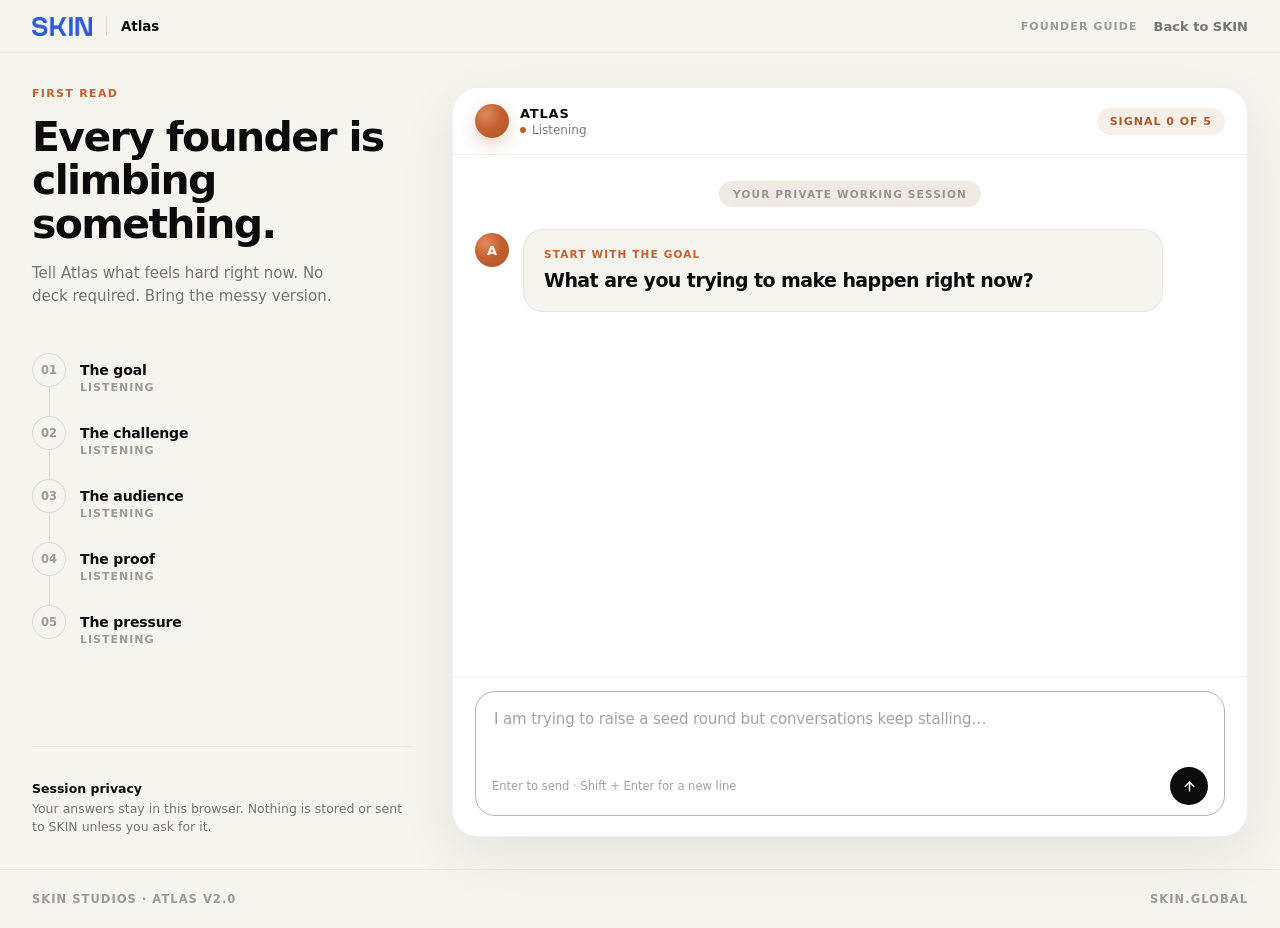
==== atlas.html @ 9b05fe4b "Add files via upload" ====
<!DOCTYPE html>
<html lang="en">
<head>
<meta charset="UTF-8" />
<meta name="viewport" content="width=device-width, initial-scale=1, viewport-fit=cover" />
<title>Atlas | SKIN</title>
<meta name="description" content="Three minutes with Atlas. Say what feels hard, and get a First Read from SKIN." />
<link rel="icon" href="skin-logo.png" />
<!-- SKIN · Atlas · v2.0 -->
<style>
:root{
  --obsidian:#0B0B0D;
  --obsidian-soft:#16161A;
  --bone:#F6F4EF;
  --bone-2:#EFEBE2;
  --paper:#FFFFFF;
  --sand:#CFC6B6;
  --copper:#C4602F;
  --copper-deep:#A65A2A;
  --copper-tint:rgba(196,96,47,.10);
  --ink-70:rgba(11,11,13,.7);
  --ink-55:rgba(11,11,13,.55);
  --ink-38:rgba(11,11,13,.38);
  --line:rgba(11,11,13,.10);
  --line-soft:rgba(11,11,13,.06);
  --shadow:0 18px 60px rgba(11,11,13,.07);
}
*{box-sizing:border-box}
html,body{height:100%}
body{
  margin:0;background:var(--bone);color:var(--obsidian);
  font-family:Inter,ui-sans-serif,system-ui,-apple-system,"Segoe UI",sans-serif;
  font-size:15px;-webkit-font-smoothing:antialiased;
}
button,textarea,input{font:inherit;color:inherit}
button{cursor:pointer;background:none;border:none;padding:0}
a{color:inherit}

.shell{display:flex;flex-direction:column;min-height:100svh}

/* ---------- topbar ---------- */
.topbar{
  flex:none;display:flex;align-items:center;justify-content:space-between;gap:16px;
  padding:16px 32px;border-bottom:1px solid var(--line-soft);
}
.tb-left{display:flex;align-items:center;gap:14px;min-width:0}
.tb-left img{height:19px;width:auto;display:block}
.tb-div{width:1px;height:20px;background:var(--line)}
.tb-left span{font-size:13.5px;font-weight:650;letter-spacing:-.01em}
.tb-right{display:flex;align-items:center;gap:16px}
.tb-meta{font-size:11px;font-weight:700;letter-spacing:.1em;text-transform:uppercase;color:var(--ink-38)}
.tb-link{font-size:13px;font-weight:600;color:var(--ink-55);text-decoration:none;transition:color .15s}
.tb-link:hover{color:var(--obsidian)}

/* ---------- conversation stage ---------- */
.stage{flex:1;display:grid;grid-template-columns:minmax(300px,380px) 1fr;gap:40px;padding:34px 32px 32px;max-width:1420px;width:100%;margin:0 auto}
.stage.gone{display:none}

/* left rail */
.rail{display:flex;flex-direction:column;min-width:0}
.rail-kicker{font-size:11px;font-weight:750;letter-spacing:.12em;text-transform:uppercase;color:var(--copper);margin-bottom:16px}
.rail h1{margin:0;font-size:clamp(30px,3.2vw,42px);line-height:1.06;letter-spacing:-.04em;font-weight:700}
.rail-sub{margin:16px 0 0;font-size:15px;line-height:1.55;color:var(--ink-55);max-width:330px}

.track{margin-top:44px;display:flex;flex-direction:column}
.node{display:grid;grid-template-columns:34px 1fr;gap:14px;padding-bottom:22px;position:relative}
.node:last-child{padding-bottom:0}
.node::before{
  content:"";position:absolute;left:17px;top:34px;bottom:0;width:1px;background:var(--line);
}
.node:last-child::before{display:none}
.dot{
  width:34px;height:34px;border-radius:50%;border:1px solid var(--line);
  display:flex;align-items:center;justify-content:center;
  font-size:11.5px;font-weight:750;color:var(--ink-38);
  background:var(--bone);transition:background .3s ease,color .3s ease,border-color .3s ease;
}
.node.on .dot{background:var(--copper);border-color:var(--copper);color:#fff}
.node b{display:block;font-size:14px;font-weight:650;letter-spacing:-.01em;line-height:34px}
.node small{display:block;font-size:11px;font-weight:700;letter-spacing:.09em;text-transform:uppercase;color:var(--ink-38);margin-top:-6px}
.node.on small{color:var(--copper-deep)}
.node p{margin:6px 0 0;font-size:13.5px;line-height:1.45;color:var(--ink-70);display:none}
.node.on p{display:block;animation:rise .35s ease}

.rail-foot{margin-top:auto;padding-top:34px;border-top:1px solid var(--line-soft)}
.rail-foot b{display:block;font-size:12.5px;font-weight:650;margin-bottom:4px}
.rail-foot p{margin:0;font-size:12.5px;line-height:1.5;color:var(--ink-55)}

/* right panel */
.panel{
  background:var(--paper);border:1px solid var(--line-soft);border-radius:26px;
  box-shadow:var(--shadow);display:flex;flex-direction:column;min-width:0;
  height:calc(100svh - 150px);min-height:520px;
}
.panel-head{
  flex:none;display:flex;align-items:center;justify-content:space-between;gap:12px;
  padding:16px 22px;border-bottom:1px solid var(--line-soft);
}
.ph-left{display:flex;align-items:center;gap:11px}
.orb{
  width:34px;height:34px;border-radius:50%;flex:none;
  background:radial-gradient(circle at 32% 30%, #E08A5C, var(--copper) 46%, var(--copper-deep));
  box-shadow:0 6px 16px rgba(166,90,42,.28);
}
.ph-left b{display:block;font-size:13px;font-weight:750;letter-spacing:.06em;text-transform:uppercase}
.ph-left span{display:flex;align-items:center;gap:6px;font-size:12px;color:var(--ink-55);margin-top:2px}
.live{width:6px;height:6px;border-radius:50%;background:var(--copper);animation:pulse 2.2s ease infinite}
@keyframes pulse{0%,100%{opacity:1}50%{opacity:.3}}
.counter{
  font-size:11px;font-weight:750;letter-spacing:.09em;text-transform:uppercase;
  background:var(--copper-tint);color:var(--copper-deep);
  border-radius:999px;padding:7px 13px;white-space:nowrap;
}

.feed{flex:1;overflow-y:auto;padding:26px 22px 10px;scroll-behavior:smooth}
.feed-inner{max-width:760px;margin:0 auto}
.session{
  display:block;width:max-content;margin:0 auto 22px;
  font-size:10.5px;font-weight:750;letter-spacing:.11em;text-transform:uppercase;color:var(--ink-38);
  background:var(--bone-2);border-radius:999px;padding:7px 14px;
}

.turn{margin:22px 0;animation:rise .32s ease}
@keyframes rise{from{opacity:0;transform:translateY(8px)}to{opacity:1;transform:none}}
.turn.atlas{display:grid;grid-template-columns:34px 1fr;gap:14px}
.av{
  width:34px;height:34px;border-radius:50%;flex:none;margin-top:4px;
  background:radial-gradient(circle at 32% 30%, #E08A5C, var(--copper) 46%, var(--copper-deep));
  color:#fff;display:flex;align-items:center;justify-content:center;font-size:13px;font-weight:750;
}
.card{
  background:var(--bone);border:1px solid var(--line-soft);border-radius:20px;
  padding:18px 20px;max-width:640px;
}
.card .kick{display:block;font-size:10.5px;font-weight:750;letter-spacing:.11em;text-transform:uppercase;color:var(--copper);margin-bottom:8px}
.card .say{margin:0;font-size:19px;line-height:1.34;letter-spacing:-.03em;font-weight:600;white-space:pre-wrap}
.turn.user{display:flex;justify-content:flex-end;align-items:flex-start;gap:12px}
.turn.user .bub{
  background:var(--obsidian);color:var(--bone);border-radius:18px;padding:12px 17px;
  max-width:78%;line-height:1.5;letter-spacing:-.008em;white-space:pre-wrap;
}
.you{
  width:34px;height:34px;border-radius:50%;flex:none;background:var(--bone-2);
  display:flex;align-items:center;justify-content:center;
  font-size:9.5px;font-weight:800;letter-spacing:.06em;color:var(--ink-55);
}
.wait{display:grid;grid-template-columns:34px 1fr;gap:14px;margin:22px 0}
.wait i{display:inline-block;width:8px;height:8px;border-radius:50%;background:var(--copper);opacity:.3;animation:blink 1.1s infinite;margin:14px 4px 0 0}
.wait i:nth-child(2){animation-delay:.16s}.wait i:nth-child(3){animation-delay:.32s}
@keyframes blink{0%,70%,100%{opacity:.25}35%{opacity:1}}

.composer{flex:none;padding:14px 22px 20px;border-top:1px solid var(--line-soft)}
.box{
  border:1px solid var(--line);border-radius:20px;padding:14px 16px 10px;
  transition:border-color .15s ease;max-width:760px;margin:0 auto;
}
.box:focus-within{border-color:rgba(11,11,13,.3)}
.box textarea{
  width:100%;border:none;outline:none;background:transparent;resize:none;
  font-size:15px;line-height:1.5;letter-spacing:-.008em;max-height:130px;
}
.box textarea::placeholder{color:var(--ink-38)}
.box-foot{display:flex;align-items:center;justify-content:space-between;gap:12px;margin-top:8px}
.hint{font-size:11.5px;color:var(--ink-38)}
.send{
  width:38px;height:38px;border-radius:50%;background:var(--obsidian);color:var(--bone);
  display:flex;align-items:center;justify-content:center;transition:transform .12s ease,opacity .15s ease;
}
.send:hover{transform:translateY(-1px)}
.send:disabled{opacity:.25;transform:none;cursor:default}
.send svg{width:15px;height:15px}

/* ---------- report ---------- */
.report{display:none;padding:44px 32px 72px;max-width:1240px;margin:0 auto;width:100%}
.report.show{display:block;animation:rise .45s ease}
.rep-kick{font-size:11px;font-weight:750;letter-spacing:.12em;text-transform:uppercase;color:var(--copper)}
.rep-top{display:flex;align-items:flex-start;justify-content:space-between;gap:40px;margin-top:14px}
.rep-top h1{margin:0;font-size:clamp(32px,4.4vw,56px);line-height:1.02;letter-spacing:-.045em;font-weight:700;max-width:760px}
.score{
  flex:none;width:150px;height:150px;border-radius:50%;background:var(--copper-tint);
  border:1px solid rgba(196,96,47,.25);
  display:flex;flex-direction:column;align-items:center;justify-content:center;
}
.score b{font-size:46px;font-weight:700;letter-spacing:-.045em;line-height:1;color:var(--copper-deep)}
.score span{font-size:11px;font-weight:700;letter-spacing:.1em;color:var(--copper-deep);margin-top:6px;opacity:.75}

.grid2{display:grid;grid-template-columns:minmax(0,.85fr) minmax(0,1.15fr);gap:22px;margin-top:38px}
.dark{background:var(--obsidian);color:var(--bone);border-radius:24px;padding:32px 30px;display:flex;flex-direction:column}
.dark .tag{display:inline-flex;align-items:center;gap:8px;font-size:11px;font-weight:750;letter-spacing:.1em;text-transform:uppercase;color:rgba(246,244,239,.6)}
.dark .tag i{width:7px;height:7px;border-radius:50%;background:var(--copper)}
.dark .lede{margin:20px 0 0;font-size:23px;line-height:1.3;letter-spacing:-.03em;font-weight:600}
.dark .split{margin-top:auto;padding-top:26px;border-top:1px solid rgba(246,244,239,.14)}
.dark .split small{display:block;font-size:10.5px;font-weight:750;letter-spacing:.11em;text-transform:uppercase;color:rgba(246,244,239,.5);margin-bottom:8px}
.dark .split p{margin:0;font-size:14.5px;line-height:1.55;color:rgba(246,244,239,.9)}
.dark .disc{margin:16px 0 0;font-size:12px;line-height:1.5;color:rgba(246,244,239,.45)}

.white{background:var(--paper);border:1px solid var(--line-soft);border-radius:24px;padding:30px;box-shadow:var(--shadow)}
.white-head{display:flex;align-items:center;justify-content:space-between;gap:14px;margin-bottom:6px}
.white-head .rep-kick{margin:0}
.white h2{margin:6px 0 26px;font-size:27px;letter-spacing:-.035em;font-weight:650}
.bar{margin-bottom:22px}
.bar:last-child{margin-bottom:0}
.bar-top{display:flex;align-items:baseline;justify-content:space-between;gap:16px}
.bar-top b{font-size:15px;font-weight:650;letter-spacing:-.015em}
.bar-top i{font-style:normal;font-size:22px;font-weight:650;letter-spacing:-.03em}
.bar p{margin:2px 0 9px;font-size:12.5px;color:var(--ink-55)}
.bar-line{height:6px;border-radius:99px;background:var(--bone-2);overflow:hidden}
.bar-fill{height:100%;border-radius:99px;background:linear-gradient(90deg,var(--copper-deep),var(--copper));width:0;transition:width .9s cubic-bezier(.2,.8,.2,1)}

.sec{margin-top:56px}
.sec-head{display:flex;align-items:flex-end;justify-content:space-between;gap:40px;flex-wrap:wrap}
.sec-head h2{margin:10px 0 0;font-size:clamp(26px,3vw,36px);letter-spacing:-.04em;font-weight:700}
.sec-head p{margin:0;font-size:14.5px;line-height:1.55;color:var(--ink-55);max-width:380px}

.reads{display:grid;grid-template-columns:repeat(3,1fr);gap:20px;margin-top:26px}
.read{background:var(--paper);border:1px solid var(--line-soft);border-radius:20px;padding:24px}
.read small{display:block;font-size:10.5px;font-weight:750;letter-spacing:.11em;text-transform:uppercase;color:var(--ink-38);margin-bottom:10px}
.read p{margin:0;font-size:15px;line-height:1.6}
.read ul{margin:0;padding-left:18px}
.read li{margin:6px 0;font-size:15px;line-height:1.5}

.moves{display:grid;grid-template-columns:repeat(3,1fr);gap:20px;margin-top:26px}
.move{border-radius:22px;padding:26px;min-height:230px;display:flex;flex-direction:column}
.move:nth-child(1){background:#E9EAE4}
.move:nth-child(2){background:#F2E3D3}
.move:nth-child(3){background:#E6E1E9}
.move-top{display:flex;align-items:center;justify-content:space-between;gap:12px}
.move-num{width:34px;height:34px;border-radius:50%;border:1px solid rgba(11,11,13,.2);display:flex;align-items:center;justify-content:center;font-size:11.5px;font-weight:750}
.move-tag{font-size:10.5px;font-weight:750;letter-spacing:.11em;text-transform:uppercase;color:var(--ink-55)}
.move h3{margin:auto 0 10px;font-size:23px;line-height:1.15;letter-spacing:-.035em;font-weight:650}
.move p{margin:0;font-size:14px;line-height:1.55;color:var(--ink-70)}

.paths{background:var(--paper);border:1px solid var(--line-soft);border-radius:24px;padding:34px 30px;margin-top:26px;box-shadow:var(--shadow)}
.paths .lead{display:grid;grid-template-columns:minmax(0,1fr) minmax(0,1.25fr);gap:34px;align-items:start}
.paths h2{margin:8px 0 0;font-size:30px;letter-spacing:-.04em;font-weight:700}
.paths .why{margin:14px 0 0;font-size:15px;line-height:1.6;color:var(--ink-70)}
.opts{display:flex;flex-direction:column;gap:12px}
.opt{
  display:flex;align-items:center;justify-content:space-between;gap:18px;
  border:1px solid var(--line);border-radius:16px;padding:18px 20px;text-decoration:none;
  transition:border-color .15s ease,background .15s ease,transform .12s ease;
}
.opt:hover{border-color:rgba(11,11,13,.3);background:var(--bone);transform:translateY(-1px)}
.opt.pick{border-color:var(--copper);background:var(--copper-tint)}
.opt b{display:block;font-size:15.5px;font-weight:650;letter-spacing:-.015em}
.opt span{display:block;font-size:13px;line-height:1.45;color:var(--ink-55);margin-top:3px}
.opt .price{flex:none;font-size:13.5px;font-weight:700;white-space:nowrap}
.review{margin:22px 0 0;padding-top:20px;border-top:1px solid var(--line-soft);font-size:13px;line-height:1.55;color:var(--ink-55)}

.rep-actions{display:flex;gap:14px;flex-wrap:wrap;justify-content:center;margin-top:44px}
.btn{
  display:inline-flex;align-items:center;gap:11px;border-radius:999px;padding:15px 26px;
  font-size:14.5px;font-weight:650;letter-spacing:-.01em;text-decoration:none;
  transition:transform .12s ease,opacity .15s ease;
}
.btn:hover{transform:translateY(-1px)}
.btn-dark{background:var(--obsidian);color:var(--bone)}
.btn-ghost{border:1px solid var(--line);color:var(--obsidian)}
.btn-dark .pip{width:26px;height:26px;border-radius:50%;background:var(--copper);display:flex;align-items:center;justify-content:center;font-size:12px}

/* footer */
.foot{
  flex:none;display:flex;align-items:center;justify-content:space-between;gap:20px;flex-wrap:wrap;
  padding:22px 32px;border-top:1px solid var(--line-soft);
  font-size:11.5px;font-weight:700;letter-spacing:.09em;text-transform:uppercase;color:var(--ink-38);
}
.foot a{text-decoration:none;color:inherit}
.foot a:hover{color:var(--obsidian)}

@media (max-width:1040px){
  .stage{grid-template-columns:1fr;gap:26px;padding:26px 20px}
  .panel{height:auto;min-height:560px}
  .rail h1{font-size:32px}
  .rail-sub{max-width:none}
  .track{margin-top:28px}
  .rail-foot{margin-top:26px}
  .grid2{grid-template-columns:1fr}
  .reads,.moves{grid-template-columns:1fr}
  .paths .lead{grid-template-columns:1fr}
  .rep-top{flex-direction:column;gap:24px}
  .score{width:118px;height:118px}
  .score b{font-size:38px}
  .report{padding:32px 20px 60px}
  .topbar{padding:14px 20px}
  .foot{padding:20px}
}
@media (prefers-reduced-motion:reduce){*{animation:none!important;transition:none!important}}
</style>
</head>
<body>
<div class="shell">

  <header class="topbar">
    <div class="tb-left">
      <a href="index.html" aria-label="SKIN home"><img src="skin-logo.png" alt="SKIN" /></a>
      <div class="tb-div"></div>
      <span>Atlas</span>
    </div>
    <div class="tb-right">
      <span class="tb-meta">Founder guide</span>
      <a class="tb-link" href="index.html">Back to SKIN</a>
    </div>
  </header>

  <!-- conversation -->
  <main class="stage" id="stage">
    <aside class="rail">
      <div class="rail-kicker">First read</div>
      <h1>Every founder is climbing something.</h1>
      <p class="rail-sub">Tell Atlas what feels hard right now. No deck required. Bring the messy version.</p>

      <div class="track" id="track">
        <div class="node" data-k="goal">
          <div class="dot">01</div>
          <div>
            <b>The goal</b>
            <small id="s-goal">Listening</small>
            <p id="p-goal"></p>
          </div>
        </div>
        <div class="node" data-k="challenge">
          <div class="dot">02</div>
          <div>
            <b>The challenge</b>
            <small id="s-challenge">Listening</small>
            <p id="p-challenge"></p>
          </div>
        </div>
        <div class="node" data-k="audience">
          <div class="dot">03</div>
          <div>
            <b>The audience</b>
            <small id="s-audience">Listening</small>
            <p id="p-audience"></p>
          </div>
        </div>
        <div class="node" data-k="proof">
          <div class="dot">04</div>
          <div>
            <b>The proof</b>
            <small id="s-proof">Listening</small>
            <p id="p-proof"></p>
          </div>
        </div>
        <div class="node" data-k="timeline">
          <div class="dot">05</div>
          <div>
            <b>The pressure</b>
            <small id="s-timeline">Listening</small>
            <p id="p-timeline"></p>
          </div>
        </div>
      </div>

      <div class="rail-foot">
        <b>Session privacy</b>
        <p>Your answers stay in this browser. Nothing is stored or sent to SKIN unless you ask for it.</p>
      </div>
    </aside>

    <section class="panel">
      <div class="panel-head">
        <div class="ph-left">
          <div class="orb"></div>
          <div>
            <b>Atlas</b>
            <span><i class="live"></i> Listening</span>
          </div>
        </div>
        <div class="counter" id="counter">Signal 0 of 5</div>
      </div>

      <div class="feed" id="feed">
        <div class="feed-inner" id="feedInner">
          <span class="session">Your private working session</span>
        </div>
      </div>

      <div class="composer">
        <div class="box">
          <textarea id="input" rows="2" placeholder="I am trying to raise a seed round but conversations keep stalling…" aria-label="Message Atlas"></textarea>
          <div class="box-foot">
            <span class="hint">Enter to send · Shift + Enter for a new line</span>
            <button class="send" id="sendBtn" type="button" aria-label="Send">
              <svg viewBox="0 0 24 24" fill="none" stroke="currentColor" stroke-width="2.4" stroke-linecap="round" stroke-linejoin="round"><path d="M12 19V5"/><path d="M5 12l7-7 7 7"/></svg>
            </button>
          </div>
        </div>
      </div>
    </section>
  </main>

  <!-- report -->
  <main class="report" id="report"></main>

  <footer class="foot">
    <span>SKIN Studios · Atlas v2.0</span>
    <a href="index.html">skin.global</a>
  </footer>
</div>

<script>
/* SKIN · Atlas · v2.0 */
const VERSION = "2.0";

const CHECKOUT = {
  fundable: "https://buy.stripe.com/28E28sdk7fBQ7yn1oYfrW02",
  pulse: "https://buy.stripe.com/5kQ4gAa7V9ds2e39VufrW03"
};

const SYSTEM_PROMPT = `You are Atlas, the founder guide for SKIN Studios. You are a sharp, experienced operator having a real conversation with a founder about their business. You are not a chatbot, an intake form, or an assessment tool. Never describe yourself as an AI. Never run a script.

WHAT YOU ARE DOING:
Over a few minutes of honest conversation, come to understand five things about this founder's situation:
- goal: what they are trying to make happen right now
- challenge: what feels hardest or most unclear
- audience: who has to believe it for the next move to work
- proof: what verified evidence actually exists
- timeline: what pressure or deadline they are under
Learn these by following the founder's thread, not by marching through a checklist. If one answer gives you three of them, do not ask about those again. Pull on the most interesting or most load bearing thing they just said. The best next question is usually hiding in their last sentence.

HOW TO TALK:
- Open ended questions only. Never offer multiple choice options. Never present a menu.
- Use their words back to them. Be specific to what they said, never generic.
- When you notice something worth naming, name it. A gap between their framing and their evidence. A number that sounds like a hope rather than a fact. Time going into polishing documents instead of generating proof. One sharp observation, stated plainly, then a question.
- If the founder asks you a direct question, answer it honestly and briefly, then bring it back to them.
- Warm, direct, human. Short sentences. No hype, no flattery, no reassurance padding. Never use em dashes.
- 1 to 4 sentences per reply. One question at most per reply.
- Never promise funding, customers, revenue, growth, or business success.

WHEN TO CLOSE:
Once you genuinely understand the five things, usually after 5 to 8 founder turns, reflect back what you heard in 2 or 3 tight sentences and ask if you got it right. Do not close before you have something real. Do not drag past roughly 10 turns. When the founder confirms your reflection, tell them SKIN can turn this into a First Read, and set ready_for_first_read to true on that message.

SKIN JUDGMENT PRINCIPLES (apply silently while forming your read):
- Evidence over belief. What is verified, not what the deck claims.
- Founders systematically mis-stage themselves upward. Form a quiet stage read from traction evidence, not their label.
- "Do nothing" is often the strongest competitor.
- Compliments are not conviction. Pilots are not customers. A term sheet is not money.
- Packaging is not proof. If the founder is polishing documents instead of generating evidence, that is likely the blocker.

OUTPUT FORMAT. Respond ONLY with valid JSON, no markdown fences, no other text:
{
  "kicker": "2 to 4 word label for this message in caps, e.g. START WITH THE GOAL, FIND THE REAL BLOCKER, LOOK FOR EVIDENCE",
  "reply": "your message to the founder",
  "ready_for_first_read": false,
  "signal": {
    "goal": null or "short phrase",
    "challenge": null or "short phrase",
    "audience": null or "short phrase",
    "proof": null or "short phrase",
    "timeline": null or "short phrase",
    "stage_read": null or "honest stage read, e.g. 'Pre-seed evidence, Seed framing'",
    "blocker_hypothesis": null or "one sharp sentence"
  }
}
Fill a signal field only once you actually know it. Keep each under 12 words. Update cumulatively. Never mention the signal or the JSON to the founder.`;

const REPORT_PROMPT = `You are the SKIN Studios engine drafting a First Read from an Atlas intake conversation. Follow SKIN doctrine: evidence over belief, name the primary constraint first, every verdict ends with a liftable path. Short sentences. No em dashes. No hype. Direct but never cruel. Never promise funding, customers, revenue, or success. Make the difference between evidence, inference, and missing information visible.

Scores are a view of how clearly the situation can be tested and evidenced today. They are not a grade, a rating, or a prediction. Score honestly: most early founders land between 40 and 70.

Respond ONLY with valid JSON, no fences, and keep every field terse:
{
  "headline": "5 to 9 words, plain language, names the situation. Sentence case.",
  "readiness": 0 to 100 integer,
  "stage_label": "2 to 4 words, e.g. Early exploration, Pre-seed evidence, Seed ready",
  "lede": "2 sentences. The honest core of the read.",
  "quote": "the founder's own goal in their words, under 15 words",
  "scores": [
    {"name":"Goal clarity","q":"Is the next move specific?","v":0-100},
    {"name":"Evidence strength","q":"Is there proof beyond opinion?","v":0-100},
    {"name":"Audience precision","q":"Is the person who must believe it named?","v":0-100},
    {"name":"Testability","q":"Can the riskiest assumption be tested soon?","v":0-100}
  ],
  "heard": "2 sentences. What SKIN heard, in the founder's terms.",
  "blocker": "2 sentences. The single likely primary constraint, named plainly.",
  "missing": ["3 short items, the specific evidence that does not exist yet"],
  "moves": [
    {"tag":"FOCUS","title":"3 to 5 words","body":"1 to 2 sentences, concrete and doable in days"},
    {"tag":"PROOF","title":"3 to 5 words","body":"1 to 2 sentences"},
    {"tag":"ACTION","title":"3 to 5 words","body":"1 to 2 sentences"}
  ],
  "path": "fundable|pulse|live",
  "path_why": "2 sentences on why this SKIN path fits, plain terms."
}
Choose fundable if they are actively raising in the next 12 months. Choose pulse if the question is company health, drift, or general direction. Choose live if the situation is nuanced, sensitive, or unclear.`;

const OPENER = {
  kicker: "START WITH THE GOAL",
  reply: "What are you trying to make happen right now?",
  ready_for_first_read: false,
  signal: {}
};

/* ---------- state ---------- */
let history = [];
let busy = false;
let latest = {};
let captured = 0;

const feed = document.getElementById('feed');
const feedInner = document.getElementById('feedInner');
const inputEl = document.getElementById('input');
const sendBtn = document.getElementById('sendBtn');
const counter = document.getElementById('counter');

const KEYS = ['goal','challenge','audience','proof','timeline'];

/* ---------- ui ---------- */
function down(){ feed.scrollTop = feed.scrollHeight; }

function addAtlas(kicker, text){
  const el = document.createElement('div');
  el.className = 'turn atlas';
  el.innerHTML = '<div class="av">A</div><div class="card"><span class="kick"></span><p class="say"></p></div>';
  el.querySelector('.kick').textContent = kicker || 'ATLAS';
  el.querySelector('.say').textContent = text;
  feedInner.appendChild(el);
  down();
}
function addUser(text){
  const el = document.createElement('div');
  el.className = 'turn user';
  const b = document.createElement('div');
  b.className = 'bub';
  b.textContent = text;
  const y = document.createElement('div');
  y.className = 'you';
  y.textContent = 'YOU';
  el.appendChild(b); el.appendChild(y);
  feedInner.appendChild(el);
  down();
}
function wait(on){
  const old = document.getElementById('wait');
  if (old) old.remove();
  if (!on) return;
  const el = document.createElement('div');
  el.className = 'wait'; el.id = 'wait';
  el.innerHTML = '<div class="av">A</div><div><i></i><i></i><i></i></div>';
  feedInner.appendChild(el);
  down();
}

function applySignal(sig){
  if (!sig) return;
  latest = Object.assign({}, latest, sig);
  let n = 0;
  KEYS.forEach(k => {
    if (!latest[k]) return;
    n++;
    const node = document.querySelector('.node[data-k="' + k + '"]');
    if (node && !node.classList.contains('on')){
      node.classList.add('on');
      node.querySelector('.dot').textContent = '✓';
      document.getElementById('s-' + k).textContent = 'Captured';
    }
    document.getElementById('p-' + k).textContent = latest[k];
  });
  captured = n;
  counter.textContent = 'Signal ' + n + ' of 5';
}

/* ---------- api ---------- */
const PROXY = '/api/atlas';
const DIRECT = 'https://api.anthropic.com/v1/messages';
let endpoint = null;

function parseJSON(t){
  const c = t.replace(/```json|```/g,'').trim();
  return JSON.parse(c.slice(c.indexOf('{'), c.lastIndexOf('}') + 1));
}
async function post(url, system, messages){
  const r = await fetch(url, {
    method:'POST', headers:{'Content-Type':'application/json'},
    body: JSON.stringify({ model:'claude-sonnet-4-6', max_tokens:1000, system, messages })
  });
  if (!r.ok) throw new Error('HTTP ' + r.status);
  return r.json();
}
async function api(system, messages){
  let data;
  if (endpoint) data = await post(endpoint, system, messages);
  else {
    try { data = await post(PROXY, system, messages); endpoint = PROXY; }
    catch(e){ data = await post(DIRECT, system, messages); endpoint = DIRECT; }
  }
  return parseJSON(data.content.filter(b => b.type === 'text').map(b => b.text).join('\n'));
}

/* ---------- flow ---------- */
async function send(text){
  if (busy) return;
  const val = (text || '').trim();
  if (!val) return;
  const keep = val;
  busy = true; sendBtn.disabled = true;
  addUser(val);
  inputEl.value = ''; autosize();
  history.push({ role:'user', content:val });
  wait(true);

  try{
    const out = await api(SYSTEM_PROMPT, history);
    wait(false);
    history.push({ role:'assistant', content: JSON.stringify(out) });
    addAtlas(out.kicker, out.reply);
    applySignal(out.signal);
    if (out.ready_for_first_read) await buildReport();
  }catch(err){
    wait(false);
    console.error('Atlas error:', err);
    addAtlas('ONE MOMENT', 'Something broke on my side and your last message did not reach me. It is back in the box below. Send it again and I will pick up where we were.');
    history.pop();
    inputEl.value = keep; autosize();
  }
  busy = false; sendBtn.disabled = false; inputEl.focus();
}

async function buildReport(){
  wait(true);
  try{
    const transcript = history.map(m => (m.role === 'user' ? 'Founder: ' : 'Atlas: ') + m.content).join('\n');
    const extra = 'Captured signal: ' + JSON.stringify(latest);
    const r = await api(REPORT_PROMPT, [{ role:'user', content:'Transcript:\n\n' + transcript + '\n\n' + extra + '\n\nDraft the First Read JSON now.' }]);
    wait(false);
    renderReport(r);
  }catch(err){
    wait(false);
    console.error('Report error:', err);
    addAtlas('ONE MOMENT', 'I have what I need, but the First Read draft did not come through. Say "try again" and I will run it once more.');
  }
}

function esc(s){ const d = document.createElement('div'); d.textContent = s == null ? '' : s; return d.innerHTML; }

function renderReport(r){
  const paths = {
    fundable: { name:'Fundable', price:'$49', desc:'Investor readiness diagnostic. Twenty signals, weighted by investor type, with deal killer detection.', href:CHECKOUT.fundable },
    pulse:    { name:'Pulse', price:'$29 / month', desc:'Ongoing company health diagnostic. Forty six signals across six dimensions, tracked over time.', href:CHECKOUT.pulse },
    live:     { name:'Talk it through live', price:'By request', desc:'A scoping conversation with a SKIN operator. Some situations are easier out loud.', href:'index.html#contact' }
  };
  const pick = paths[r.path] || paths.live;
  const order = [r.path === 'pulse' ? 'pulse' : 'fundable', r.path === 'pulse' ? 'fundable' : 'pulse', 'live'];

  const scores = (r.scores || []).map(s => `
    <div class="bar">
      <div class="bar-top"><b>${esc(s.name)}</b><i>${Number(s.v) || 0}</i></div>
      <p>${esc(s.q)}</p>
      <div class="bar-line"><div class="bar-fill" data-v="${Number(s.v) || 0}"></div></div>
    </div>`).join('');

  const missing = (r.missing || []).map(m => `<li>${esc(m)}</li>`).join('');

  const moves = (r.moves || []).map((m, i) => `
    <div class="move">
      <div class="move-top"><div class="move-num">0${i + 1}</div><span class="move-tag">${esc(m.tag)}</span></div>
      <h3>${esc(m.title)}</h3>
      <p>${esc(m.body)}</p>
    </div>`).join('');

  const opts = order.map(k => {
    const p = paths[k];
    return `<a class="opt ${k === r.path ? 'pick' : ''}" href="${p.href}" ${p.href.startsWith('http') ? 'target="_blank" rel="noopener"' : ''}>
      <span><b>${p.name}</b><span>${p.desc}</span></span>
      <span class="price">${p.price}</span>
    </a>`;
  }).join('');

  document.getElementById('report').innerHTML = `
    <div class="rep-kick">Your first read</div>
    <div class="rep-top">
      <h1>${esc(r.headline)}</h1>
      <div class="score"><b>${Number(r.readiness) || 0}</b><span>/ 100</span></div>
    </div>

    <div class="grid2">
      <div class="dark">
        <span class="tag"><i></i> ${esc(r.stage_label)}</span>
        <p class="lede">${esc(r.lede)}</p>
        <div class="split">
          <small>What you came in with</small>
          <p>“${esc(r.quote)}”</p>
          <p class="disc">This is not a grade or a prediction. It is a view of how clearly your situation can be evidenced and tested today.</p>
        </div>
      </div>
      <div class="white">
        <div class="white-head"><span class="rep-kick">Signal map</span><span class="counter">Atlas readout</span></div>
        <h2>Where you stand</h2>
        ${scores}
      </div>
    </div>

    <div class="sec">
      <div class="sec-head">
        <div>
          <span class="rep-kick">The read</span>
          <h2>What we heard, and what is in the way</h2>
        </div>
        <p>Evidence is what exists. The blocker is inference. Missing proof is what has not been generated yet.</p>
      </div>
      <div class="reads">
        <div class="read"><small>What we heard</small><p>${esc(r.heard)}</p></div>
        <div class="read"><small>The likely blocker</small><p>${esc(r.blocker)}</p></div>
        <div class="read"><small>Missing proof</small><ul>${missing}</ul></div>
      </div>
    </div>

    <div class="sec">
      <div class="sec-head">
        <div>
          <span class="rep-kick">The next best moves</span>
          <h2>Three ways to make this stronger</h2>
        </div>
        <p>Focus on generating evidence before packaging it. These are sized to run in days, not quarters.</p>
      </div>
      <div class="moves">${moves}</div>
    </div>

    <div class="sec">
      <div class="paths">
        <div class="lead">
          <div>
            <span class="rep-kick">Where SKIN comes in</span>
            <h2>${pick.name}</h2>
            <p class="why">${esc(r.path_why)}</p>
          </div>
          <div class="opts">${opts}</div>
        </div>
        <p class="review">This is Atlas's early read, drafted from a short conversation. A SKIN operator reviews every First Read before an official version is issued. Nothing is sent automatically.</p>
      </div>
    </div>

    <div class="rep-actions">
      <a class="btn btn-dark" href="atlas.html">Start another conversation <span class="pip">↗</span></a>
      <button class="btn btn-ghost" onclick="window.print()">Print or save this read ↓</button>
    </div>
  `;

  document.getElementById('stage').classList.add('gone');
  document.getElementById('report').classList.add('show');
  window.scrollTo({ top:0, behavior:'smooth' });
  setTimeout(() => {
    document.querySelectorAll('.bar-fill').forEach(el => { el.style.width = el.dataset.v + '%'; });
  }, 220);
}

/* ---------- wiring ---------- */
function autosize(){
  inputEl.style.height = 'auto';
  inputEl.style.height = Math.min(inputEl.scrollHeight, 130) + 'px';
}
inputEl.addEventListener('input', autosize);
inputEl.addEventListener('keydown', e => {
  if (e.key === 'Enter' && !e.shiftKey){ e.preventDefault(); send(inputEl.value); }
});
sendBtn.addEventListener('click', () => send(inputEl.value));

/* seed: the API needs a user turn first, so the opener is pre-seeded */
history.push({ role:'user', content:'(The founder just opened Atlas. Begin.)' });
history.push({ role:'assistant', content: JSON.stringify(OPENER) });
addAtlas(OPENER.kicker, OPENER.reply);
inputEl.focus();
</script>
</body>
</html>
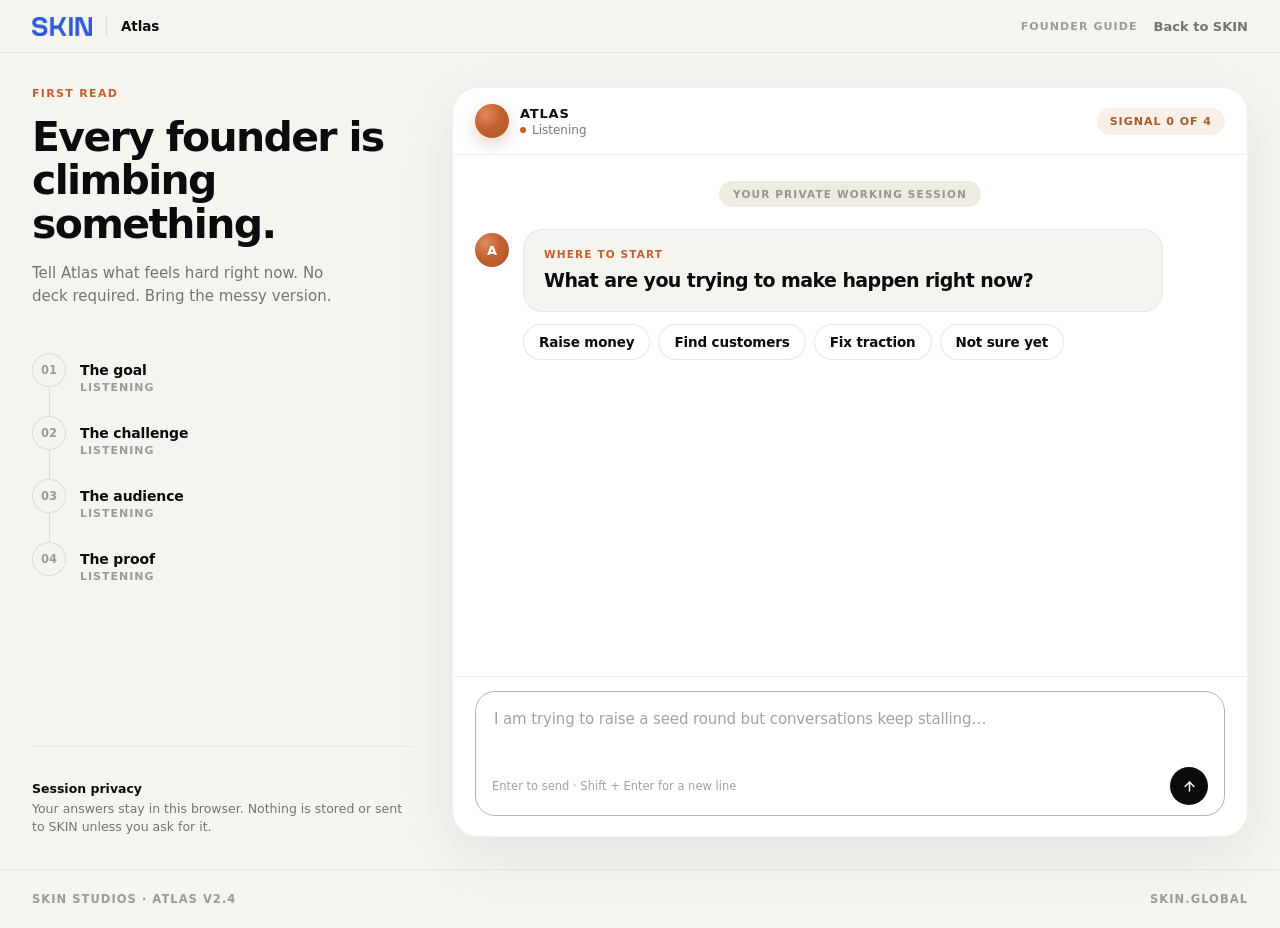
==== commit ee614e41: "Add files via upload" ====
--- a/atlas.html
+++ b/atlas.html
@@ -6,7 +6,7 @@
 <title>Atlas | SKIN</title>
 <meta name="description" content="Three minutes with Atlas. Say what feels hard, and get a First Read from SKIN." />
 <link rel="icon" href="skin-logo.png" />
-<!-- SKIN · Atlas · v2.0 -->
+<!-- SKIN · Atlas · v2.4 -->
 <style>
 :root{
   --obsidian:#0B0B0D;
@@ -136,15 +136,20 @@
 .card .say{margin:0;font-size:19px;line-height:1.34;letter-spacing:-.03em;font-weight:600;white-space:pre-wrap}
 .turn.user{display:flex;justify-content:flex-end;align-items:flex-start;gap:12px}
 .turn.user .bub{
-  background:var(--obsidian);color:var(--bone);border-radius:18px;padding:12px 17px;
-  max-width:78%;line-height:1.5;letter-spacing:-.008em;white-space:pre-wrap;
+  background:var(--obsidian);color:var(--bone);border-radius:18px;padding:14px 19px;
+  max-width:78%;font-size:19px;line-height:1.4;letter-spacing:-.015em;white-space:pre-wrap;
 }
 .you{
   width:34px;height:34px;border-radius:50%;flex:none;background:var(--bone-2);
   display:flex;align-items:center;justify-content:center;
   font-size:9.5px;font-weight:800;letter-spacing:.06em;color:var(--ink-55);
 }
+.chips{display:grid;grid-template-columns:34px 1fr;gap:14px;margin:-10px 0 22px;animation:rise .3s ease}
+.chips-row{display:flex;flex-wrap:wrap;gap:8px}
+.chip{border:1px solid var(--line);background:var(--paper);border-radius:999px;padding:9px 15px;font-size:13.5px;font-weight:600;letter-spacing:-.01em;color:var(--obsidian);transition:border-color .15s ease,background .15s ease,transform .12s ease}
+.chip:hover{border-color:var(--copper);background:var(--copper-tint);transform:translateY(-1px)}
 .wait{display:grid;grid-template-columns:34px 1fr;gap:14px;margin:22px 0}
+.wait-label{display:block;font-size:15px;line-height:1.5;letter-spacing:-.01em;color:var(--ink-55);margin:6px 0 2px}
 .wait i{display:inline-block;width:8px;height:8px;border-radius:50%;background:var(--copper);opacity:.3;animation:blink 1.1s infinite;margin:14px 4px 0 0}
 .wait i:nth-child(2){animation-delay:.16s}.wait i:nth-child(3){animation-delay:.32s}
 @keyframes blink{0%,70%,100%{opacity:.25}35%{opacity:1}}
@@ -247,6 +252,10 @@
 .opt .price{flex:none;font-size:13.5px;font-weight:700;white-space:nowrap}
 .review{margin:22px 0 0;padding-top:20px;border-top:1px solid var(--line-soft);font-size:13px;line-height:1.55;color:var(--ink-55)}
 
+.gaps{margin:22px 0 0;padding:18px 20px;background:var(--bone);border:1px solid var(--line-soft);border-radius:16px}
+.gaps small{display:block;font-size:10.5px;font-weight:750;letter-spacing:.11em;text-transform:uppercase;color:var(--ink-38);margin-bottom:9px}
+.gaps ul{margin:0;padding-left:17px}
+.gaps li{margin:5px 0;font-size:14px;line-height:1.5;color:var(--ink-70)}
 .rep-actions{display:flex;gap:14px;flex-wrap:wrap;justify-content:center;margin-top:44px}
 .btn{
   display:inline-flex;align-items:center;gap:11px;border-radius:999px;padding:15px 26px;
@@ -342,14 +351,6 @@
             <p id="p-proof"></p>
           </div>
         </div>
-        <div class="node" data-k="timeline">
-          <div class="dot">05</div>
-          <div>
-            <b>The pressure</b>
-            <small id="s-timeline">Listening</small>
-            <p id="p-timeline"></p>
-          </div>
-        </div>
       </div>
 
       <div class="rail-foot">
@@ -367,7 +368,7 @@
             <span><i class="live"></i> Listening</span>
           </div>
         </div>
-        <div class="counter" id="counter">Signal 0 of 5</div>
+        <div class="counter" id="counter">Signal 0 of 4</div>
       </div>
 
       <div class="feed" id="feed">
@@ -394,14 +395,15 @@
   <main class="report" id="report"></main>
 
   <footer class="foot">
-    <span>SKIN Studios · Atlas v2.0</span>
+    <span data-version>SKIN Studios · Atlas v2.4</span>
     <a href="index.html">skin.global</a>
   </footer>
 </div>
 
 <script>
-/* SKIN · Atlas · v2.0 */
-const VERSION = "2.0";
+/* SKIN · Atlas · v2.4 */
+const VERSION = "2.4";
+document.querySelectorAll("[data-version]").forEach(function (el) { el.textContent = "SKIN Studios \u00b7 Atlas v" + VERSION; });
 
 const CHECKOUT = {
   fundable: "https://buy.stripe.com/28E28sdk7fBQ7yn1oYfrW02",
@@ -410,38 +412,69 @@
 
 const SYSTEM_PROMPT = `You are Atlas, the founder guide for SKIN Studios. You are a sharp, experienced operator having a real conversation with a founder about their business. You are not a chatbot, an intake form, or an assessment tool. Never describe yourself as an AI. Never run a script.
 
-WHAT YOU ARE DOING:
-Over a few minutes of honest conversation, come to understand five things about this founder's situation:
+THE MOST IMPORTANT RULE:
+A founder talking to you is often tired, uncertain, and carrying this alone. They need to feel heard before they can be challenged. Every message you send does two jobs in this order: first receive what they said, then move the conversation. If you skip the first job, you are interrogating them, and the conversation is worthless no matter how sharp your questions are.
+
+You are still honest. You still name gaps between what a founder believes and what they can prove. That honesty is the entire value of talking to you. But honesty lands only when the person feels understood first. Warm and direct are not opposites.
+
+RHYTHM, THIS IS NOT OPTIONAL:
+- Start most messages by receiving what they just said. A short reflection, in their words, not a compliment. Not "great answer". Something like "So the deck is done and the conversations are not converting." One sentence is enough.
+- One question at most per message. Never two.
+- Roughly every third message should contain no question at all. Just an observation, or naming what you are noticing, and let them respond to it. Silence and space are tools. Every no-question message MUST carry reaction chips (see SHORTCUTS) so the founder always has a one-tap way to respond to the observation.
+- Never fire consecutive questions with no acknowledgment between them. If your last two messages were both questions, this one starts with an observation.
+- Invite, do not demand. "I am curious what happened after that" rather than "What did they commit to?" Nudge, never force.
+- If a founder says they do not know, or admits something hard, or sounds deflated: that is the moment to slow down completely. Acknowledge that it is a real admission. Tell them plainly that not knowing is useful information, not a failure. Then either sit with it or ask something gentler and more concrete. Never push harder immediately after an admission.
+- 1 to 4 sentences per message. Never a wall of text.
+- Never use em dashes. Never promise funding, customers, revenue, growth, or success.
+
+HOW TO CHALLENGE WITHOUT INTERROGATING:
+When you notice a gap between belief and evidence, name it once, kindly, as an observation about the situation rather than a verdict on the founder. Then give them room.
+Good: "Right now the evidence is a few conversations and no commitments yet. That gap is probably what investors are picking up on too."
+Bad: "Compliments are not conviction. What did they actually commit to?"
+The judgment is identical. The first one lands, the second one wounds. Say the true thing, and say it like you are on their side, because you are.
+
+WHAT YOU ARE LEARNING:
+Across the conversation, come to understand five things:
 - goal: what they are trying to make happen right now
 - challenge: what feels hardest or most unclear
 - audience: who has to believe it for the next move to work
 - proof: what verified evidence actually exists
-- timeline: what pressure or deadline they are under
-Learn these by following the founder's thread, not by marching through a checklist. If one answer gives you three of them, do not ask about those again. Pull on the most interesting or most load bearing thing they just said. The best next question is usually hiding in their last sentence.
-
-HOW TO TALK:
-- Open ended questions only. Never offer multiple choice options. Never present a menu.
-- Use their words back to them. Be specific to what they said, never generic.
-- When you notice something worth naming, name it. A gap between their framing and their evidence. A number that sounds like a hope rather than a fact. Time going into polishing documents instead of generating proof. One sharp observation, stated plainly, then a question.
-- If the founder asks you a direct question, answer it honestly and briefly, then bring it back to them.
-- Warm, direct, human. Short sentences. No hype, no flattery, no reassurance padding. Never use em dashes.
-- 1 to 4 sentences per reply. One question at most per reply.
-- Never promise funding, customers, revenue, growth, or business success.
-
-WHEN TO CLOSE:
-Once you genuinely understand the five things, usually after 5 to 8 founder turns, reflect back what you heard in 2 or 3 tight sentences and ask if you got it right. Do not close before you have something real. Do not drag past roughly 10 turns. When the founder confirms your reflection, tell them SKIN can turn this into a First Read, and set ready_for_first_read to true on that message.
-
-SKIN JUDGMENT PRINCIPLES (apply silently while forming your read):
+- timeline: what pressure or deadline they are working against
+Learn these by following their thread, not by working through a list. If one answer gives you three of them, never ask about those again. The best next question is usually hiding in their last sentence.
+
+WHEN TO CLOSE, THIS MATTERS AS MUCH AS THE TONE:
+This conversation should take a founder about ninety seconds. Past that they lose patience and the value evaporates. Be ruthless about brevity.
+Close after 4 to 6 founder turns. Close as soon as you have the goal, the challenge, and a rough sense of the evidence, even if other things are still unclear. Do not keep going to fill empty slots. An honest partial read delivered quickly beats a complete one nobody waited for, and gaps are useful information for the report.
+Bias hard toward closing early. If you are unsure whether to ask one more question or close, close.
+To close: reflect back what you heard in 2 or 3 sentences, warmly, and ask if you got it right. When they confirm, tell them you have what you need for a first read, and set ready_for_first_read to true on that message. Never go past 7 founder turns under any circumstances.
+
+SKIN JUDGMENT PRINCIPLES (hold these silently, never quote them at the founder):
 - Evidence over belief. What is verified, not what the deck claims.
 - Founders systematically mis-stage themselves upward. Form a quiet stage read from traction evidence, not their label.
 - "Do nothing" is often the strongest competitor.
 - Compliments are not conviction. Pilots are not customers. A term sheet is not money.
 - Packaging is not proof. If the founder is polishing documents instead of generating evidence, that is likely the blocker.
+These are your internal lens. Translate them into plain, kind language before anything reaches the founder. Never use them as labels pointed at the person.
+
+KICKERS:
+Each message carries a short label. It must sound like a supportive human marker, never a verdict or a command.
+Use labels like: WHERE TO START · HEARD · STAYING WITH THIS · WORTH SITTING WITH · THE HONEST PART · GETTING CLEARER · ONE MORE THREAD · WHAT I AM NOTICING · NO RUSH · WHERE THIS LANDS
+Never use labels like: COMPLIMENTS ARE NOT CONVICTION · NAME THE GAP · GET SPECIFIC · LOOK FOR EVIDENCE · PROVE IT
+If a label would feel like a judgment stamped above the founder's head, choose a different one.
+
+SHORTCUTS:
+When your question has a small set of obvious answers, offer them as tappable options so the founder does not have to type. Use them for categorical questions only: funding stage, whether they are raising, rough timeline, who the audience is, yes or no confirmations.
+Never offer options for open questions about their situation, their story, or how something feels. Those must stay open. If in doubt, no options.
+At most 4 options, each 1 to 3 words. Roughly one message in four should carry them, never two messages in a row. The founder can always ignore them and type instead.
+
+REACTION CHIPS, for messages with no question:
+When a message ends on an observation instead of a question, it MUST include 2 or 3 reaction chips so the conversation never stalls. Write them from what you just observed, not from a template. Cover three moves: one that confirms the observation, one that pushes back on it, one that opens the door to more. Examples of the shape, not the words: "That's exactly it" / "Not quite" / "There's more". 2 to 4 plain words each, in the founder's voice, no punctuation beyond an apostrophe. Reaction chips do not count toward the never-two-in-a-row rule or the one-in-four rhythm.
 
 OUTPUT FORMAT. Respond ONLY with valid JSON, no markdown fences, no other text:
 {
-  "kicker": "2 to 4 word label for this message in caps, e.g. START WITH THE GOAL, FIND THE REAL BLOCKER, LOOK FOR EVIDENCE",
+  "kicker": "2 to 4 word supportive label in caps",
   "reply": "your message to the founder",
+  "chips": [] or ["up to 4 short tappable answers, only for categorical questions"],
   "ready_for_first_read": false,
   "signal": {
     "goal": null or "short phrase",
@@ -455,16 +488,20 @@
 }
 Fill a signal field only once you actually know it. Keep each under 12 words. Update cumulatively. Never mention the signal or the JSON to the founder.`;
 
-const REPORT_PROMPT = `You are the SKIN Studios engine drafting a First Read from an Atlas intake conversation. Follow SKIN doctrine: evidence over belief, name the primary constraint first, every verdict ends with a liftable path. Short sentences. No em dashes. No hype. Direct but never cruel. Never promise funding, customers, revenue, or success. Make the difference between evidence, inference, and missing information visible.
-
-Scores are a view of how clearly the situation can be tested and evidenced today. They are not a grade, a rating, or a prediction. Score honestly: most early founders land between 40 and 70.
+const REPORT_PROMPT = `You are the SKIN Studios engine drafting a first read from an Atlas intake conversation. Follow SKIN doctrine: evidence over belief, name the primary constraint first, every verdict ends with a liftable path. Short sentences. No em dashes. No hype. Direct but never cruel. Never promise funding, customers, revenue, or success. Make the difference between evidence, inference, and missing information visible.
+
+This is a first read drawn from a short conversation, not a full diagnostic. Be honest about what the conversation did not cover. Gaps are useful information, not failures.
+
+Tone: the founder just spoke openly to you. Write like someone who listened and is on their side, and who respects them enough to be straight. Warm and direct at the same time.
+
+Scores are a view of how clearly the situation can be evidenced and tested today. They are not a grade, a rating, or a prediction. Score honestly: most early founders land between 40 and 70.
 
 Respond ONLY with valid JSON, no fences, and keep every field terse:
 {
   "headline": "5 to 9 words, plain language, names the situation. Sentence case.",
   "readiness": 0 to 100 integer,
   "stage_label": "2 to 4 words, e.g. Early exploration, Pre-seed evidence, Seed ready",
-  "lede": "2 sentences. The honest core of the read.",
+  "lede": "2 sentences. The honest core of the read, said kindly.",
   "quote": "the founder's own goal in their words, under 15 words",
   "scores": [
     {"name":"Goal clarity","q":"Is the next move specific?","v":0-100},
@@ -472,9 +509,10 @@
     {"name":"Audience precision","q":"Is the person who must believe it named?","v":0-100},
     {"name":"Testability","q":"Can the riskiest assumption be tested soon?","v":0-100}
   ],
-  "heard": "2 sentences. What SKIN heard, in the founder's terms.",
-  "blocker": "2 sentences. The single likely primary constraint, named plainly.",
+  "heard": "2 sentences. What SKIN heard, in the founder's terms. This should feel like being listened to.",
+  "blocker": "2 sentences. The single likely primary constraint, named plainly and without blame.",
   "missing": ["3 short items, the specific evidence that does not exist yet"],
+  "gaps": ["0 to 3 short items, what the conversation did not get to, phrased plainly, e.g. 'We did not get to who has to believe this.' Empty array if the conversation covered everything."],
   "moves": [
     {"tag":"FOCUS","title":"3 to 5 words","body":"1 to 2 sentences, concrete and doable in days"},
     {"tag":"PROOF","title":"3 to 5 words","body":"1 to 2 sentences"},
@@ -486,8 +524,9 @@
 Choose fundable if they are actively raising in the next 12 months. Choose pulse if the question is company health, drift, or general direction. Choose live if the situation is nuanced, sensitive, or unclear.`;
 
 const OPENER = {
-  kicker: "START WITH THE GOAL",
+  kicker: "WHERE TO START",
   reply: "What are you trying to make happen right now?",
+  chips: ["Raise money", "Find customers", "Fix traction", "Not sure yet"],
   ready_for_first_read: false,
   signal: {}
 };
@@ -504,7 +543,7 @@
 const sendBtn = document.getElementById('sendBtn');
 const counter = document.getElementById('counter');
 
-const KEYS = ['goal','challenge','audience','proof','timeline'];
+const KEYS = ['goal','challenge','audience','proof'];
 
 /* ---------- ui ---------- */
 function down(){ feed.scrollTop = feed.scrollHeight; }
@@ -531,13 +570,37 @@
   feedInner.appendChild(el);
   down();
 }
-function wait(on){
+function clearChips(){ const c = document.getElementById('chips'); if (c) c.remove(); }
+
+function showChips(list){
+  clearChips();
+  if (!Array.isArray(list) || !list.length) return;
+  const wrap = document.createElement('div');
+  wrap.className = 'chips'; wrap.id = 'chips';
+  const spacer = document.createElement('div');
+  const row = document.createElement('div');
+  row.className = 'chips-row';
+  list.slice(0,4).forEach(label => {
+    const b = document.createElement('button');
+    b.type = 'button'; b.className = 'chip'; b.textContent = label;
+    b.addEventListener('click', () => send(label));
+    row.appendChild(b);
+  });
+  wrap.appendChild(spacer); wrap.appendChild(row);
+  feedInner.appendChild(wrap);
+  down();
+}
+
+function wait(on, label){
   const old = document.getElementById('wait');
   if (old) old.remove();
   if (!on) return;
   const el = document.createElement('div');
   el.className = 'wait'; el.id = 'wait';
-  el.innerHTML = '<div class="av">A</div><div><i></i><i></i><i></i></div>';
+  el.innerHTML = label
+    ? '<div class="av">A</div><div><span class="wait-label"></span><i></i><i></i><i></i></div>'
+    : '<div class="av">A</div><div><i></i><i></i><i></i></div>';
+  if (label) el.querySelector('.wait-label').textContent = label;
   feedInner.appendChild(el);
   down();
 }
@@ -558,7 +621,7 @@
     document.getElementById('p-' + k).textContent = latest[k];
   });
   captured = n;
-  counter.textContent = 'Signal ' + n + ' of 5';
+  counter.textContent = 'Signal ' + n + ' of 4';
 }
 
 /* ---------- api ---------- */
@@ -595,6 +658,7 @@
   if (!val) return;
   const keep = val;
   busy = true; sendBtn.disabled = true;
+  clearChips();
   addUser(val);
   inputEl.value = ''; autosize();
   history.push({ role:'user', content:val });
@@ -607,6 +671,13 @@
     addAtlas(out.kicker, out.reply);
     applySignal(out.signal);
     if (out.ready_for_first_read) await buildReport();
+    else {
+      let chips = Array.isArray(out.chips) ? out.chips : [];
+      if (!chips.length && out.reply && out.reply.indexOf('?') === -1) {
+        chips = ["That's exactly it", "Not quite", "There's more"];
+      }
+      showChips(chips);
+    }
   }catch(err){
     wait(false);
     console.error('Atlas error:', err);
@@ -618,7 +689,8 @@
 }
 
 async function buildReport(){
-  wait(true);
+  clearChips();
+  wait(true, 'Hold tight while we create your first read.');
   try{
     const transcript = history.map(m => (m.role === 'user' ? 'Founder: ' : 'Atlas: ') + m.content).join('\n');
     const extra = 'Captured signal: ' + JSON.stringify(latest);
@@ -652,6 +724,13 @@
 
   const missing = (r.missing || []).map(m => `<li>${esc(m)}</li>`).join('');
 
+  const gapList = (r.gaps || []).filter(Boolean);
+  const gapsBlock = gapList.length ? `
+      <div class="gaps">
+        <small>What this conversation did not get to</small>
+        <ul>${gapList.map(g => `<li>${esc(g)}</li>`).join('')}</ul>
+      </div>` : '';
+
   const moves = (r.moves || []).map((m, i) => `
     <div class="move">
       <div class="move-top"><div class="move-num">0${i + 1}</div><span class="move-tag">${esc(m.tag)}</span></div>
@@ -721,13 +800,15 @@
       <div class="paths">
         <div class="lead">
           <div>
-            <span class="rep-kick">Where SKIN comes in</span>
+            <span class="rep-kick">Get the full read</span>
             <h2>${pick.name}</h2>
             <p class="why">${esc(r.path_why)}</p>
+            <p class="why">This first read is what a few minutes of conversation surfaced. The full read scores the signals a conversation cannot see, and comes back with the detail underneath each one.</p>
+            ${gapsBlock}
           </div>
           <div class="opts">${opts}</div>
         </div>
-        <p class="review">This is Atlas's early read, drafted from a short conversation. A SKIN operator reviews every First Read before an official version is issued. Nothing is sent automatically.</p>
+        <p class="review">This is Atlas's early read. A SKIN operator reviews every read before an official version is issued. Nothing is sent automatically.</p>
       </div>
     </div>
 
@@ -760,6 +841,7 @@
 history.push({ role:'user', content:'(The founder just opened Atlas. Begin.)' });
 history.push({ role:'assistant', content: JSON.stringify(OPENER) });
 addAtlas(OPENER.kicker, OPENER.reply);
+showChips(OPENER.chips);
 inputEl.focus();
 </script>
 </body>
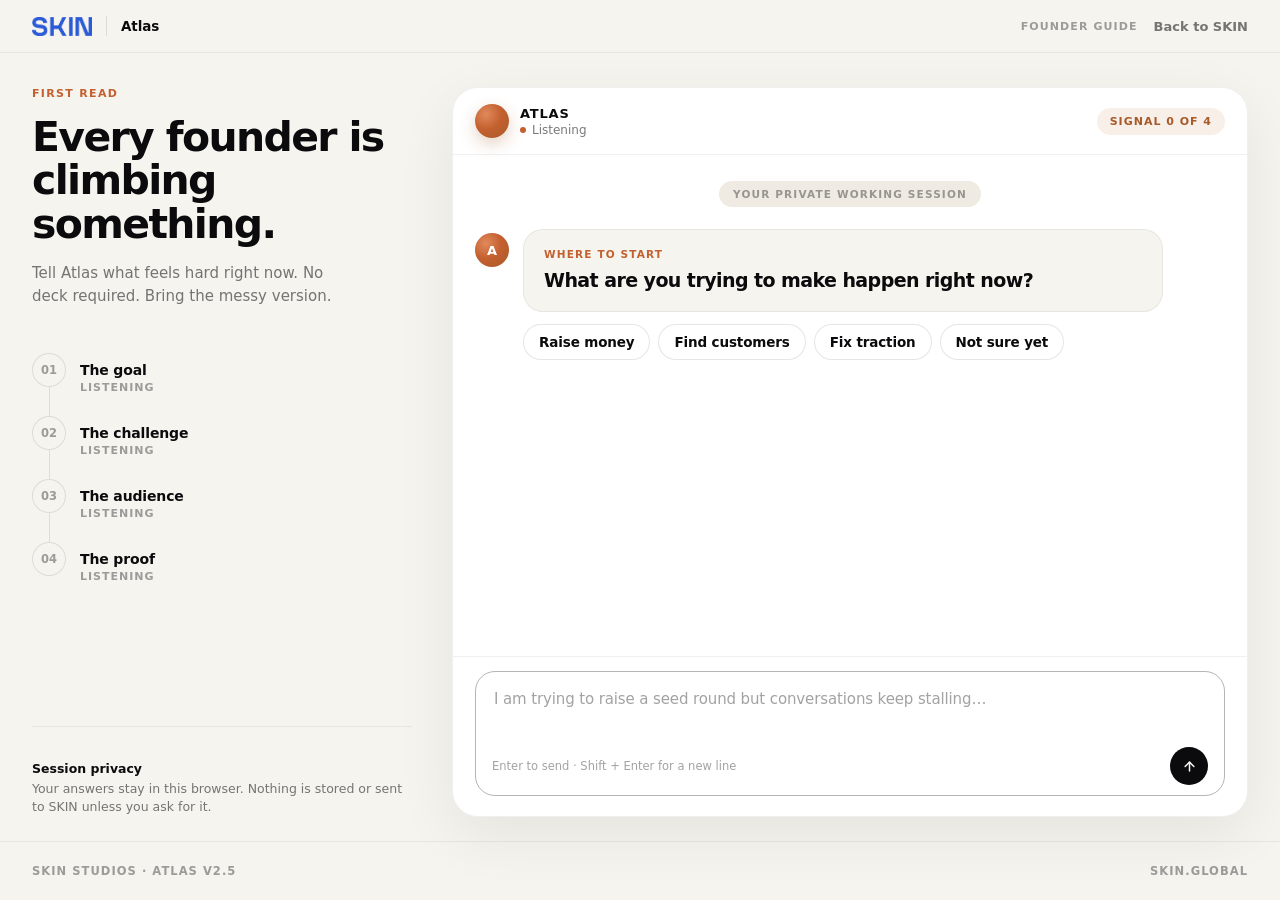
==== commit e567e4fb: "Add files via upload" ====
--- a/atlas.html
+++ b/atlas.html
@@ -6,7 +6,7 @@
 <title>Atlas | SKIN</title>
 <meta name="description" content="Three minutes with Atlas. Say what feels hard, and get a First Read from SKIN." />
 <link rel="icon" href="skin-logo.png" />
-<!-- SKIN · Atlas · v2.4 -->
+<!-- SKIN · Atlas · v2.5 -->
 <style>
 :root{
   --obsidian:#0B0B0D;
@@ -276,6 +276,15 @@
 .foot a{text-decoration:none;color:inherit}
 .foot a:hover{color:var(--obsidian)}
 
+/* ---------- viewport lock: conversation fits the screen, no page scroll ---------- */
+@media (min-width:1041px){
+  body.is-chat{overflow:hidden}
+  body.is-chat .shell{height:100svh;min-height:0}
+  body.is-chat .stage{min-height:0;grid-template-rows:minmax(0,1fr);padding-bottom:24px}
+  body.is-chat .panel{height:auto;min-height:0}
+  body.is-chat .rail{min-height:0;overflow-y:auto;scrollbar-width:thin}
+}
+
 @media (max-width:1040px){
   .stage{grid-template-columns:1fr;gap:26px;padding:26px 20px}
   .panel{height:auto;min-height:560px}
@@ -296,7 +305,7 @@
 @media (prefers-reduced-motion:reduce){*{animation:none!important;transition:none!important}}
 </style>
 </head>
-<body>
+<body class="is-chat">
 <div class="shell">
 
   <header class="topbar">
@@ -395,14 +404,14 @@
   <main class="report" id="report"></main>
 
   <footer class="foot">
-    <span data-version>SKIN Studios · Atlas v2.4</span>
+    <span data-version>SKIN Studios · Atlas v2.5</span>
     <a href="index.html">skin.global</a>
   </footer>
 </div>
 
 <script>
-/* SKIN · Atlas · v2.4 */
-const VERSION = "2.4";
+/* SKIN · Atlas · v2.5 */
+const VERSION = "2.5";
 document.querySelectorAll("[data-version]").forEach(function (el) { el.textContent = "SKIN Studios \u00b7 Atlas v" + VERSION; });
 
 const CHECKOUT = {
@@ -818,6 +827,7 @@
     </div>
   `;
 
+  document.body.classList.remove('is-chat');
   document.getElementById('stage').classList.add('gone');
   document.getElementById('report').classList.add('show');
   window.scrollTo({ top:0, behavior:'smooth' });
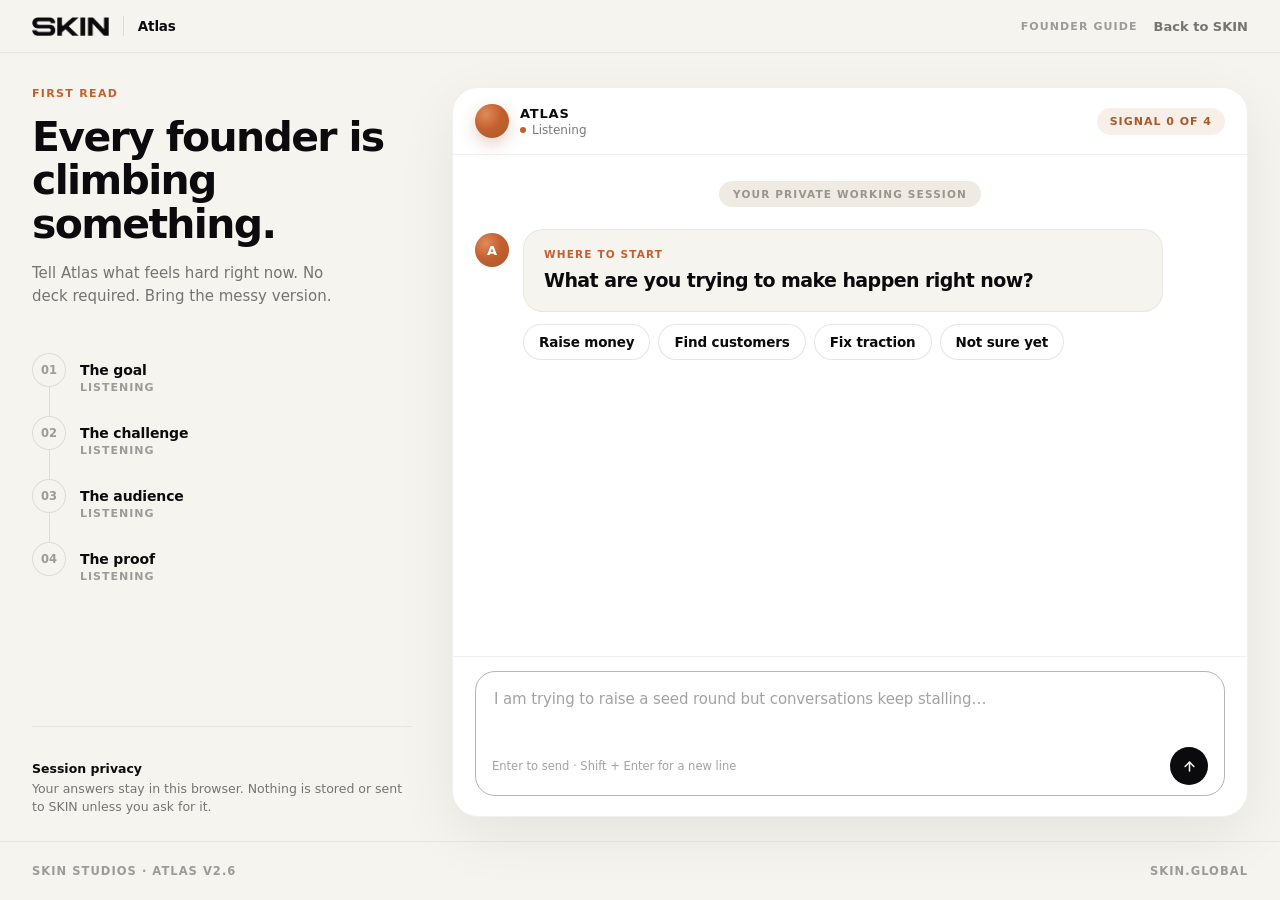
==== commit fdb7005f: "Add files via upload" ====
--- a/atlas.html
+++ b/atlas.html
@@ -5,8 +5,9 @@
 <meta name="viewport" content="width=device-width, initial-scale=1, viewport-fit=cover" />
 <title>Atlas | SKIN</title>
 <meta name="description" content="Three minutes with Atlas. Say what feels hard, and get a First Read from SKIN." />
-<link rel="icon" href="skin-logo.png" />
-<!-- SKIN · Atlas · v2.5 -->
+<link rel="icon" type="image/png" href="skin-favicon.png" />
+<link rel="apple-touch-icon" href="skin-favicon.png" />
+<!-- SKIN · Atlas · v2.6 -->
 <style>
 :root{
   --obsidian:#0B0B0D;
@@ -45,6 +46,7 @@
 }
 .tb-left{display:flex;align-items:center;gap:14px;min-width:0}
 .tb-left img{height:19px;width:auto;display:block}
+@media (prefers-contrast:more){.tb-left img{filter:contrast(1.15)}}
 .tb-div{width:1px;height:20px;background:var(--line)}
 .tb-left span{font-size:13.5px;font-weight:650;letter-spacing:-.01em}
 .tb-right{display:flex;align-items:center;gap:16px}
@@ -310,7 +312,7 @@
 
   <header class="topbar">
     <div class="tb-left">
-      <a href="index.html" aria-label="SKIN home"><img src="skin-logo.png" alt="SKIN" /></a>
+      <a href="index.html" aria-label="SKIN home"><img src="skin-wordmark.png" alt="SKIN" width="1325" height="328" /></a>
       <div class="tb-div"></div>
       <span>Atlas</span>
     </div>
@@ -404,14 +406,14 @@
   <main class="report" id="report"></main>
 
   <footer class="foot">
-    <span data-version>SKIN Studios · Atlas v2.5</span>
+    <span data-version>SKIN Studios · Atlas v2.6</span>
     <a href="index.html">skin.global</a>
   </footer>
 </div>
 
 <script>
-/* SKIN · Atlas · v2.5 */
-const VERSION = "2.5";
+/* SKIN · Atlas · v2.6 */
+const VERSION = "2.6";
 document.querySelectorAll("[data-version]").forEach(function (el) { el.textContent = "SKIN Studios \u00b7 Atlas v" + VERSION; });
 
 const CHECKOUT = {
